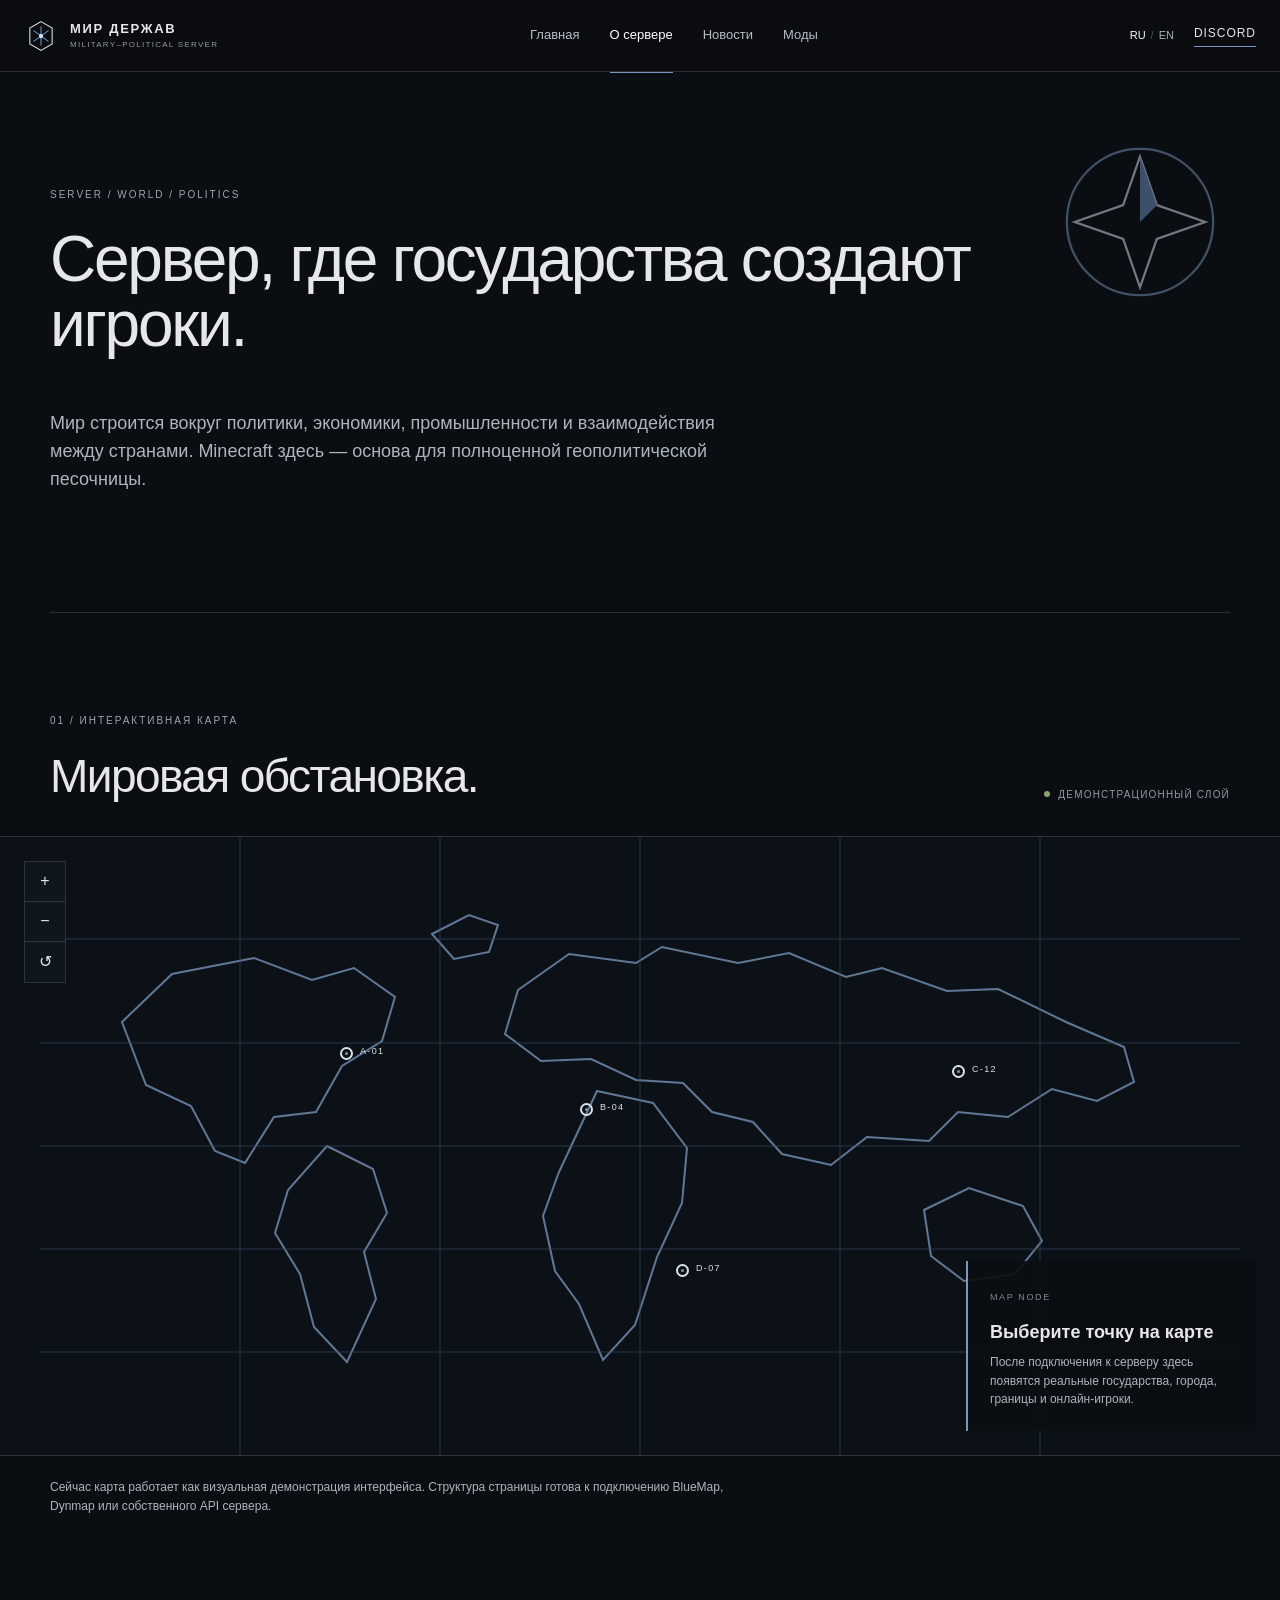
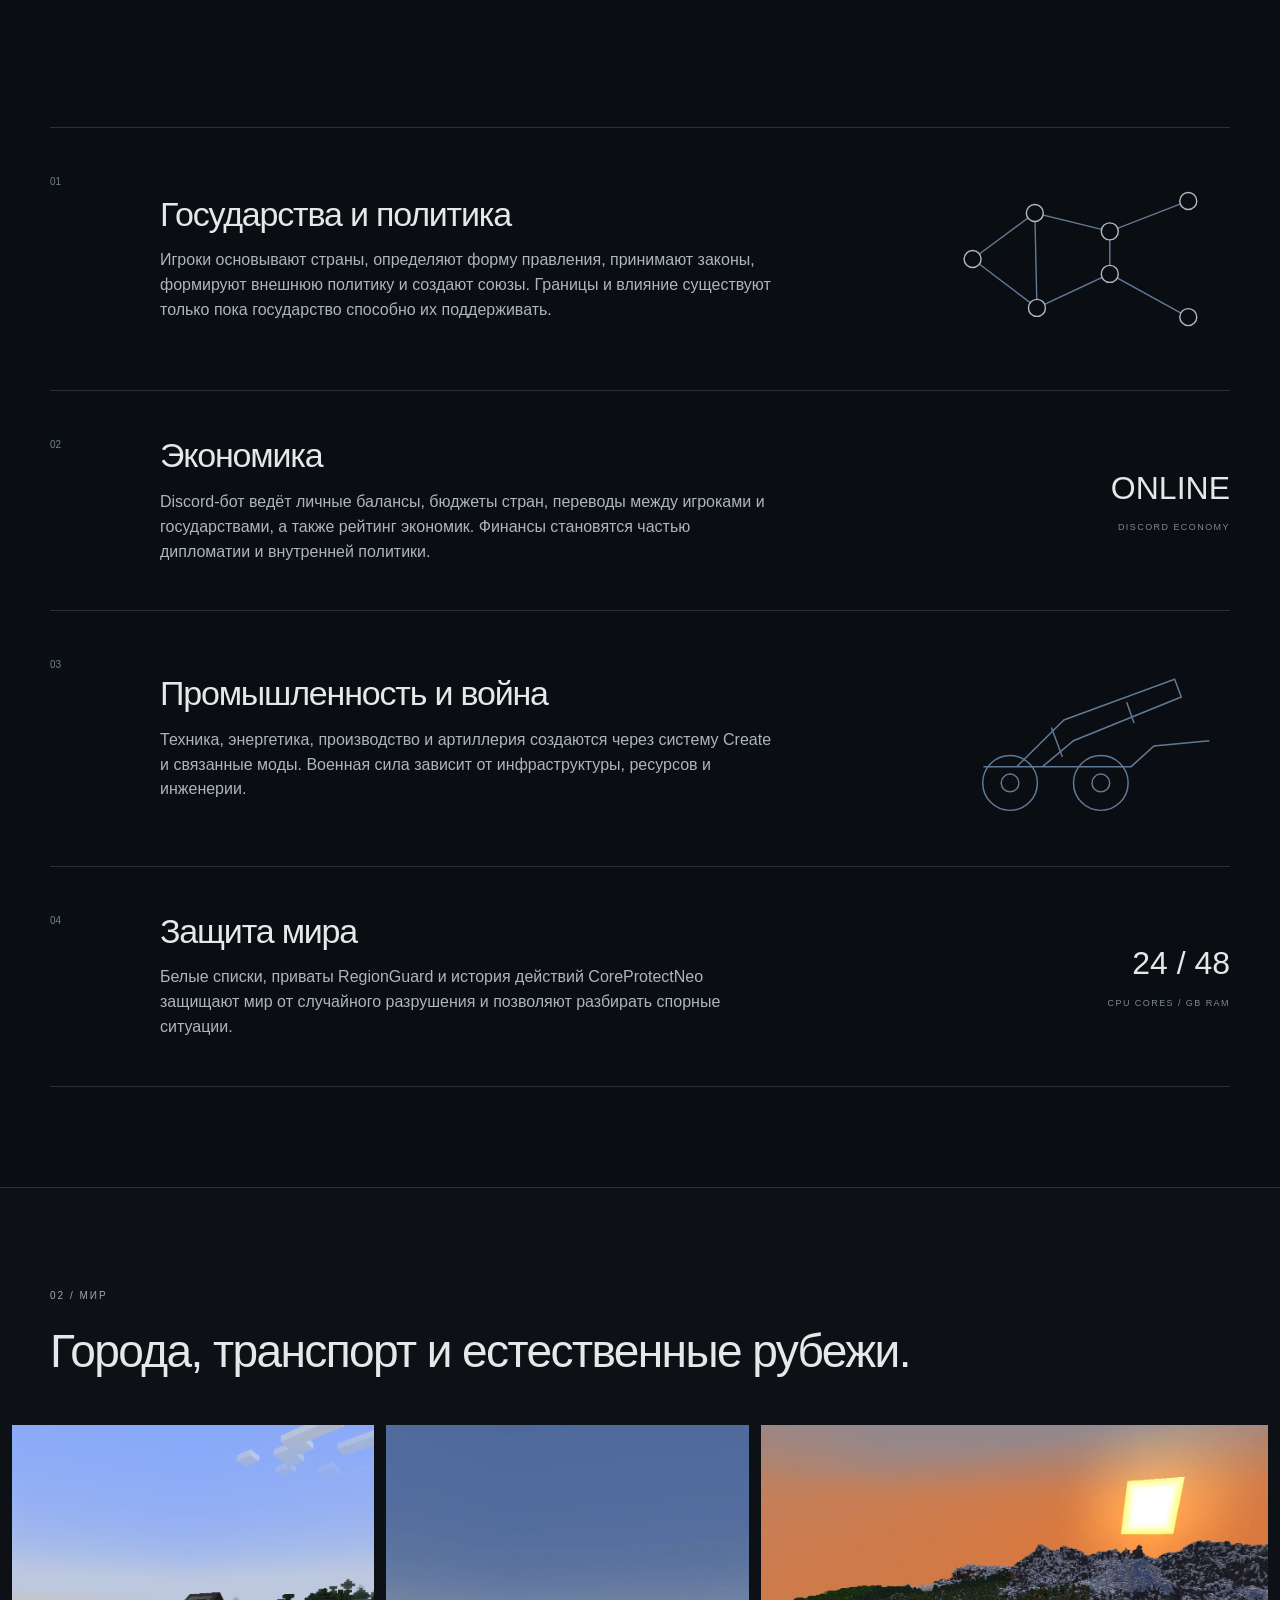
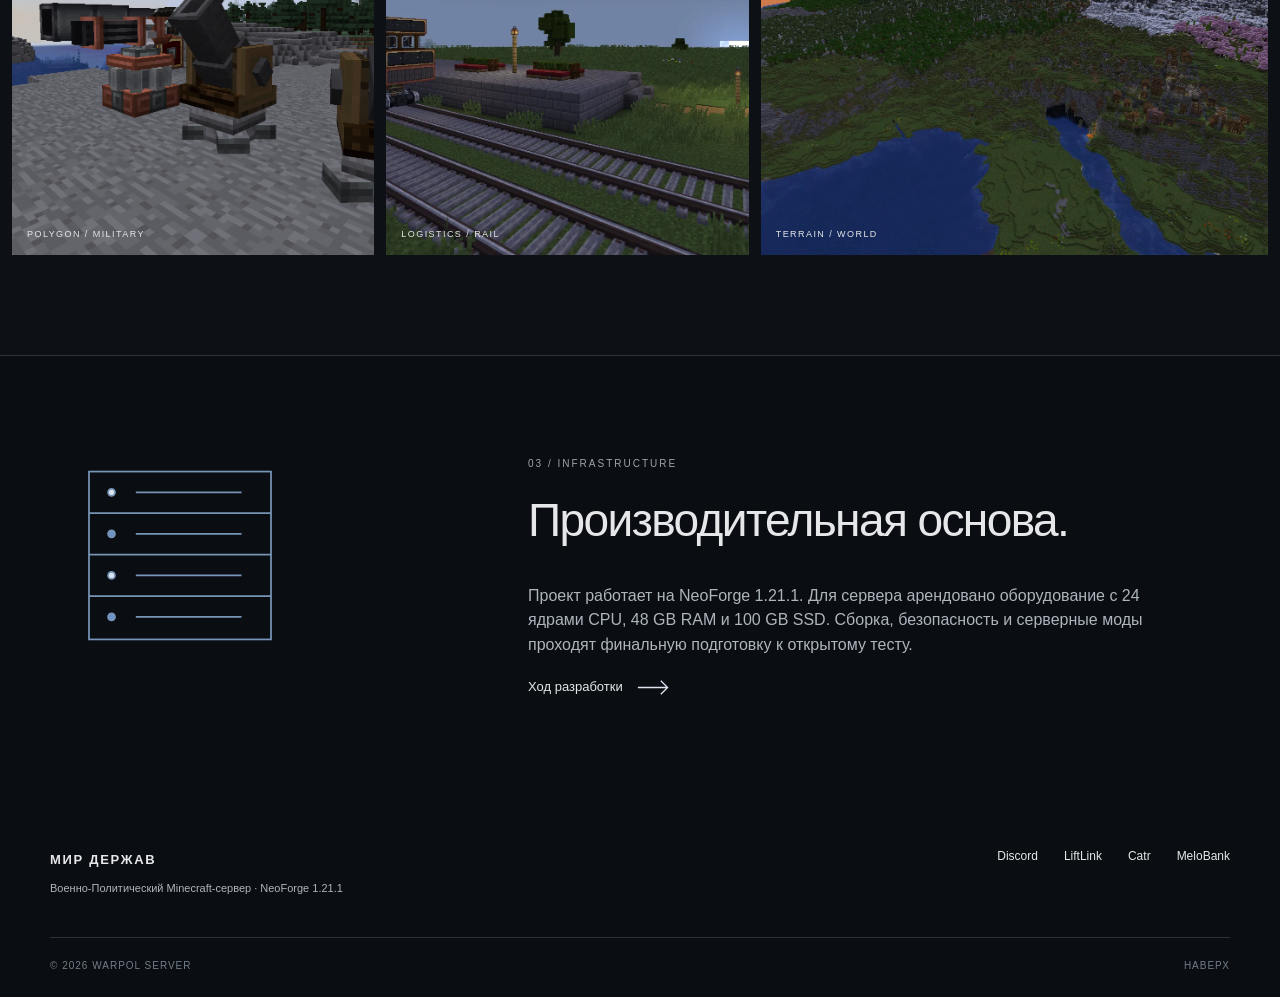
==== about.html @ 0fb29773 "Add files via upload" ====
<!doctype html>
<html lang="ru">
<head>
  <meta charset="utf-8">
  <meta name="viewport" content="width=device-width, initial-scale=1">
  <meta name="theme-color" content="#0a0d11">
  <link rel="icon" href="favicon.svg" type="image/svg+xml">
  <link rel="stylesheet" href="assets/css/styles.css">

  <meta name="description" content="Информация о Военно‑Политическом Minecraft-сервере и интерактивная карта мира.">
  <title>О сервере — Мир Держав</title>
</head>
<body data-page="about" id="top">

<header class="site-header">
  <div class="header-inner">
    <a class="brand" href="index.html" aria-label="Главная">
      <img src="assets/svg/logo-mark.svg" alt="" width="34" height="34">
      <span><b>МИР ДЕРЖАВ</b><small>MILITARY–POLITICAL SERVER</small></span>
    </a>
    <nav class="main-nav" aria-label="Главная навигация"><a href="index.html" class=""><span class="lang-ru">Главная</span><span class="lang-en">Home</span></a>
<a href="about.html" class="is-active"><span class="lang-ru">О сервере</span><span class="lang-en">Server</span></a>
<a href="news.html" class=""><span class="lang-ru">Новости</span><span class="lang-en">News</span></a>
<a href="mods.html" class=""><span class="lang-ru">Моды</span><span class="lang-en">Mods</span></a></nav>
    <div class="header-side">
      <button class="lang-toggle" type="button" aria-label="Сменить язык"><span>RU</span><i>/</i><span>EN</span></button>
      <a class="header-discord" href="https://discord.gg/Y9SCaHXGq5" target="_blank" rel="noopener">Discord</a>
      <button class="menu-toggle" type="button" aria-label="Открыть меню"><span></span><span></span></button>
    </div>
  </div>
</header>

<main>
  <section class="page-intro page-shell">
    <div class="intro-mark"><img src="assets/svg/compass.svg" alt=""></div>
    <p class="eyebrow">SERVER / WORLD / POLITICS</p>
    <h1><span class="lang-ru">Сервер, где государства создают игроки.</span><span class="lang-en">A server where players create states.</span></h1>
    <p class="page-lead"><span class="lang-ru">Мир строится вокруг политики, экономики, промышленности и взаимодействия между странами. Minecraft здесь — основа для полноценной геополитической песочницы.</span><span class="lang-en">The world is built around politics, economy, industry and interaction between countries. Minecraft is the foundation for a complete geopolitical sandbox.</span></p>
  </section>

  <section class="interactive-map-section" id="world-map">
    <div class="page-shell map-section-head">
      <div>
        <p class="section-label">01 / <span class="lang-ru">ИНТЕРАКТИВНАЯ КАРТА</span><span class="lang-en">INTERACTIVE MAP</span></p>
        <h2><span class="lang-ru">Мировая обстановка.</span><span class="lang-en">World situation.</span></h2>
      </div>
      <div class="map-state"><span></span><span class="lang-ru">Демонстрационный слой</span><span class="lang-en">Demonstration layer</span></div>
    </div>
    <div class="map-stage" data-map>
      <div class="map-toolbar">
        <button type="button" data-map-zoom="in" aria-label="Приблизить">+</button>
        <button type="button" data-map-zoom="out" aria-label="Отдалить">−</button>
        <button type="button" data-map-reset aria-label="Сбросить">↺</button>
      </div>
      <div class="map-viewport">
        <div class="map-canvas">
          <img src="assets/svg/world-outline.svg" alt="Схематичная карта мира">
          <button class="map-point point-a" data-city="Северная Федерация" data-city-en="Northern Federation" data-type="Столица" data-type-en="Capital"><i></i><span>A-01</span></button>
          <button class="map-point point-b" data-city="Западный Союз" data-city-en="Western Union" data-type="Промышленный центр" data-type-en="Industrial center"><i></i><span>B-04</span></button>
          <button class="map-point point-c" data-city="Республика Востока" data-city-en="Eastern Republic" data-type="Торговый узел" data-type-en="Trade hub"><i></i><span>C-12</span></button>
          <button class="map-point point-d" data-city="Южная Коалиция" data-city-en="Southern Coalition" data-type="Военная база" data-type-en="Military base"><i></i><span>D-07</span></button>
        </div>
      </div>
      <aside class="map-info">
        <small>MAP NODE</small>
        <strong data-map-title><span class="lang-ru">Выберите точку на карте</span><span class="lang-en">Select a point on the map</span></strong>
        <p data-map-text><span class="lang-ru">После подключения к серверу здесь появятся реальные государства, города, границы и онлайн-игроки.</span><span class="lang-en">After connection, real states, cities, borders and online players will appear here.</span></p>
      </aside>
    </div>
    <div class="page-shell map-note">
      <p><span class="lang-ru">Сейчас карта работает как визуальная демонстрация интерфейса. Структура страницы готова к подключению BlueMap, Dynmap или собственного API сервера.</span><span class="lang-en">The map currently works as a visual interface demo. The page is ready to connect BlueMap, Dynmap or a custom server API.</span></p>
    </div>
  </section>

  <section class="server-pillars page-shell">
    <article class="pillar reveal">
      <span>01</span>
      <div>
        <h2><span class="lang-ru">Государства и политика</span><span class="lang-en">States and politics</span></h2>
        <p><span class="lang-ru">Игроки основывают страны, определяют форму правления, принимают законы, формируют внешнюю политику и создают союзы. Границы и влияние существуют только пока государство способно их поддерживать.</span><span class="lang-en">Players found countries, define governments, pass laws, shape foreign policy and form alliances. Borders and influence exist only while a state can maintain them.</span></p>
      </div>
      <img src="assets/svg/network.svg" alt="">
    </article>

    <article class="pillar reveal">
      <span>02</span>
      <div>
        <h2><span class="lang-ru">Экономика</span><span class="lang-en">Economy</span></h2>
        <p><span class="lang-ru">Discord-бот ведёт личные балансы, бюджеты стран, переводы между игроками и государствами, а также рейтинг экономик. Финансы становятся частью дипломатии и внутренней политики.</span><span class="lang-en">A Discord bot manages personal balances, national budgets, transfers between players and states, and economic rankings. Finance becomes part of diplomacy and domestic policy.</span></p>
      </div>
      <div class="text-metric"><b>ONLINE</b><small>DISCORD ECONOMY</small></div>
    </article>

    <article class="pillar reveal">
      <span>03</span>
      <div>
        <h2><span class="lang-ru">Промышленность и война</span><span class="lang-en">Industry and warfare</span></h2>
        <p><span class="lang-ru">Техника, энергетика, производство и артиллерия создаются через систему Create и связанные моды. Военная сила зависит от инфраструктуры, ресурсов и инженерии.</span><span class="lang-en">Vehicles, energy, production and artillery are built through Create and related mods. Military power depends on infrastructure, resources and engineering.</span></p>
      </div>
      <img src="assets/svg/cannon.svg" alt="">
    </article>

    <article class="pillar reveal">
      <span>04</span>
      <div>
        <h2><span class="lang-ru">Защита мира</span><span class="lang-en">World protection</span></h2>
        <p><span class="lang-ru">Белые списки, приваты RegionGuard и история действий CoreProtectNeo защищают мир от случайного разрушения и позволяют разбирать спорные ситуации.</span><span class="lang-en">Whitelists, RegionGuard claims and CoreProtectNeo action history protect the world from random destruction and help resolve disputes.</span></p>
      </div>
      <div class="text-metric"><b>24 / 48</b><small>CPU CORES / GB RAM</small></div>
    </article>
  </section>

  <section class="world-gallery">
    <div class="page-shell section-head">
      <div>
        <p class="section-label">02 / <span class="lang-ru">МИР</span><span class="lang-en">WORLD</span></p>
        <h2><span class="lang-ru">Города, транспорт и естественные рубежи.</span><span class="lang-en">Cities, transport and natural borders.</span></h2>
      </div>
    </div>
    <div class="gallery-grid">
      <figure><img src="assets/images/news-military.png" alt="Милитаризация"><figcaption>POLYGON / MILITARY</figcaption></figure>
      <figure><img src="assets/images/news-development.webp" alt="Железная дорога"><figcaption>LOGISTICS / RAIL</figcaption></figure>
      <figure><img src="assets/images/news-revival.webp" alt="Ландшафт мира"><figcaption>TERRAIN / WORLD</figcaption></figure>
    </div>
  </section>

  <section class="infra-section page-shell">
    <div class="infra-art reveal"><img src="assets/svg/server.svg" alt=""></div>
    <div class="infra-copy reveal">
      <p class="section-label">03 / INFRASTRUCTURE</p>
      <h2><span class="lang-ru">Производительная основа.</span><span class="lang-en">A high-performance foundation.</span></h2>
      <p><span class="lang-ru">Проект работает на NeoForge 1.21.1. Для сервера арендовано оборудование с 24 ядрами CPU, 48 GB RAM и 100 GB SSD. Сборка, безопасность и серверные моды проходят финальную подготовку к открытому тесту.</span><span class="lang-en">The project runs on NeoForge 1.21.1. The server uses hardware with 24 CPU cores, 48 GB RAM and a 100 GB SSD. The build, security systems and server-side mods are in final preparation for public testing.</span></p>
      <a class="arrow-link" href="news.html#preparation"><span class="lang-ru">Ход разработки</span><span class="lang-en">Development progress</span><img src="assets/svg/arrow.svg" alt=""></a>
    </div>
  </section>
</main>

<footer class="site-footer">
  <div class="footer-top">
    <div>
      <strong>МИР ДЕРЖАВ</strong>
      <p><span class="lang-ru">Военно‑Политический Minecraft-сервер · NeoForge 1.21.1</span><span class="lang-en">Military-Political Minecraft server · NeoForge 1.21.1</span></p>
    </div>
    <div class="footer-links">
      <a href="https://discord.gg/Y9SCaHXGq5" target="_blank" rel="noopener">Discord</a>
      <a href="https://liftlink.link" target="_blank" rel="noopener">LiftLink</a>
      <a href="https://catr.me" target="_blank" rel="noopener">Catr</a>
      <a href="https://melobank.com" target="_blank" rel="noopener">MeloBank</a>
    </div>
  </div>
  <div class="footer-bottom">
    <span>© <span id="year"></span> Warpol server</span>
    <a href="#top"><span class="lang-ru">Наверх</span><span class="lang-en">Back to top</span></a>
  </div>
</footer>
<script src="assets/js/main.js"></script>

</body>
</html>
---- assets/css/styles.css ----
:root{
  --bg:#0a0d11;
  --bg-soft:#10151b;
  --paper:#e5e7e8;
  --muted:#929ba5;
  --line:rgba(220,228,236,.16);
  --line-strong:rgba(220,228,236,.3);
  --blue:#7898bf;
  --blue-dark:#3f5874;
  --max:1180px;
  --header:72px;
}
*{box-sizing:border-box}
html{scroll-behavior:smooth}
body{margin:0;background:var(--bg);color:var(--paper);font-family:Inter,Arial,Helvetica,sans-serif;font-size:16px;line-height:1.55;-webkit-font-smoothing:antialiased}
body.menu-open{overflow:hidden}
img{max-width:100%;display:block}
a{color:inherit;text-decoration:none}
button{font:inherit;color:inherit}
.lang-en{display:none!important}
html[data-language="en"] .lang-ru{display:none!important}
html[data-language="en"] .lang-en{display:revert!important}
.page-shell{width:min(calc(100% - 64px),var(--max));margin-inline:auto}
.site-header{height:var(--header);position:sticky;top:0;z-index:50;background:rgba(10,13,17,.9);backdrop-filter:blur(14px);border-bottom:1px solid var(--line)}
.header-inner{height:100%;width:min(calc(100% - 48px),1280px);margin:auto;display:flex;align-items:center;justify-content:space-between}
.brand{display:flex;align-items:center;gap:12px}
.brand span{display:flex;flex-direction:column;line-height:1}
.brand b{font-size:13px;letter-spacing:.13em}
.brand small{font-size:8px;letter-spacing:.16em;color:var(--muted);margin-top:6px}
.main-nav{display:flex;align-items:center;gap:30px}
.main-nav a{font-size:13px;color:#b7bec6;position:relative;padding:26px 0}
.main-nav a:after{content:"";position:absolute;left:0;right:0;bottom:-1px;height:1px;background:transparent}
.main-nav a:hover,.main-nav a.is-active{color:#fff}
.main-nav a.is-active:after{background:var(--blue)}
.header-side{display:flex;align-items:center;gap:20px}
.lang-toggle{border:0;background:none;padding:0;color:#aab2bb;display:flex;gap:5px;font-size:11px;cursor:pointer}
.lang-toggle i{font-style:normal;color:#48515a}
html[data-language="ru"] .lang-toggle span:first-child,
html[data-language="en"] .lang-toggle span:last-child{color:#fff}
.header-discord{font-size:12px;letter-spacing:.08em;text-transform:uppercase;border-bottom:1px solid var(--blue);padding-bottom:3px}
.menu-toggle{display:none;border:0;background:none;width:30px;height:30px;position:relative}
.menu-toggle span{position:absolute;left:5px;width:20px;height:1px;background:#fff;transition:.2s}
.menu-toggle span:first-child{top:11px}.menu-toggle span:last-child{top:18px}
.section-label,.eyebrow{font-size:10px;letter-spacing:.2em;text-transform:uppercase;color:#9ca6b0;margin:0 0 24px}
.eyebrow{display:flex;align-items:center;gap:10px}
.eyebrow span{width:6px;height:6px;background:var(--blue);border-radius:50%}
h1,h2,h3,p{margin-top:0}
h1,h2,h3{font-weight:500;letter-spacing:-.035em}
h1{font-size:clamp(42px,5vw,68px);line-height:1.02}
h2{font-size:clamp(30px,3.6vw,48px);line-height:1.08}
h3{font-size:24px;line-height:1.15}
p{color:#adb5bd}
.simple-actions{display:flex;align-items:center;gap:28px;margin-top:34px}
.primary-action{display:inline-flex;align-items:center;justify-content:center;background:#dfe5eb;color:#0a0d11;min-height:44px;padding:0 20px;font-size:12px;font-weight:700;letter-spacing:.05em;text-transform:uppercase}
.primary-action:hover{background:#fff}
.primary-action.light{background:#fff}
.arrow-link{display:inline-flex;align-items:center;gap:14px;font-size:13px}
.arrow-link img{width:34px;transition:transform .2s}
.arrow-link:hover img{transform:translateX(5px)}
.reveal{opacity:0;transform:translateY(18px);transition:opacity .65s ease,transform .65s ease}
.reveal.visible{opacity:1;transform:none}

/* Home */
.home-hero{min-height:690px;position:relative;display:flex;align-items:center;overflow:hidden}
.hero-media{position:absolute;inset:0 0 0 48%;background:#12171d}
.hero-media:after{content:"";position:absolute;inset:0;background:linear-gradient(90deg,var(--bg) 0%,rgba(10,13,17,.78) 17%,rgba(10,13,17,.12) 56%),linear-gradient(0deg,rgba(10,13,17,.54),transparent 58%)}
.hero-media img{width:100%;height:100%;object-fit:cover}
.hero-map-lines{position:absolute;inset:0;background-image:linear-gradient(rgba(255,255,255,.04) 1px,transparent 1px),linear-gradient(90deg,rgba(255,255,255,.04) 1px,transparent 1px);background-size:58px 58px;mix-blend-mode:screen;opacity:.22}
.hero-content{position:relative;z-index:2}
.hero-content h1{max-width:690px;margin-bottom:24px}
.hero-text{max-width:560px;font-size:18px}
.hero-caption{position:absolute;z-index:3;bottom:24px;right:34px;left:34px;display:flex;justify-content:space-between;font-size:9px;letter-spacing:.16em;color:#bec6ce;text-transform:uppercase}
.intro-section{padding:110px 0 100px}
.intro-grid{display:grid;grid-template-columns:1.08fr .92fr;gap:90px}
.intro-grid h2{max-width:540px}
.intro-copy{padding-top:8px}
.intro-copy p{font-size:17px;max-width:520px}
.fact-line{display:grid;grid-template-columns:repeat(4,1fr);border-top:1px solid var(--line);margin:70px 0 0}
.fact-line div{padding:26px 24px 0 0;border-right:1px solid var(--line);min-height:100px}
.fact-line div:not(:first-child){padding-left:24px}
.fact-line div:last-child{border-right:0}
.fact-line dt{font-size:21px;letter-spacing:-.03em}
.fact-line dd{margin:6px 0 0;color:#7f8993;font-size:12px}
.home-map-band{position:relative;min-height:500px;overflow:hidden;border-block:1px solid var(--line);background:#0d1218}
.home-map-band>img{position:absolute;inset:-40px -80px auto auto;width:78%;opacity:.55}
.map-band-content{position:relative;z-index:2;padding:100px 0}
.map-band-content h2{max-width:560px}
.map-band-content p:not(.section-label){max-width:520px}
.latest-news{padding:110px 0}
.section-head{display:flex;align-items:end;justify-content:space-between;gap:30px;margin-bottom:48px}
.section-head h2{margin:0}
.featured-news{display:grid;grid-template-columns:1.45fr .55fr;gap:42px;border-top:1px solid var(--line);padding-top:28px}
.featured-image{overflow:hidden}
.featured-image img{width:100%;aspect-ratio:16/9;object-fit:cover;transition:transform .5s}
.featured-image:hover img{transform:scale(1.015)}
.featured-copy{padding-top:4px}
.featured-copy time,.news-index time{font-size:10px;letter-spacing:.15em;color:#7f8993}
.featured-copy h3{font-size:30px;margin:30px 0 18px}
.news-index{margin-top:34px;border-top:1px solid var(--line)}
.news-index a{display:grid;grid-template-columns:140px 1fr auto;align-items:center;min-height:68px;border-bottom:1px solid var(--line);font-size:15px}
.news-index a:hover span{color:#fff}
.news-index b{font-weight:400;color:var(--blue)}
.mod-preview{display:grid;grid-template-columns:.72fr 1.28fr;gap:90px;padding:80px 0 120px;border-top:1px solid var(--line)}
.mod-preview-art img{width:220px;opacity:.85}
.mod-preview-copy{max-width:620px}
.beta-strip{background:#dce3e9;color:#0a0d11}
.beta-strip .page-shell{padding:72px 0}
.beta-strip .page-shell>p{font-size:10px;letter-spacing:.2em;color:#45515d}
.beta-strip h2{margin-bottom:30px}
.beta-strip .page-shell>div{display:flex;justify-content:space-between;align-items:center;gap:50px;border-top:1px solid rgba(10,13,17,.22);padding-top:25px}
.beta-strip .page-shell>div p{color:#3d4954;max-width:680px;margin:0}

/* Page intro */
.page-intro{position:relative;padding:115px 0 100px;border-bottom:1px solid var(--line)}
.page-intro h1{max-width:920px}
.page-lead{max-width:720px;font-size:18px}
.intro-mark{position:absolute;right:0;top:60px;width:180px;opacity:.5}
.news-intro .intro-mark,.mods-intro .intro-mark{width:150px}

/* Map */
.interactive-map-section{padding:100px 0 0}
.map-section-head{display:flex;justify-content:space-between;align-items:end;margin-bottom:34px}
.map-section-head h2{margin:0}
.map-state{font-size:10px;letter-spacing:.12em;text-transform:uppercase;color:#919aa4;display:flex;align-items:center;gap:8px}
.map-state>span:first-child{width:6px;height:6px;background:#8aa46e;border-radius:50%}
.map-stage{position:relative;height:620px;border-block:1px solid var(--line);background:#0c1117;overflow:hidden}
.map-viewport{position:absolute;inset:0;overflow:hidden;cursor:grab}
.map-viewport.dragging{cursor:grabbing}
.map-canvas{position:absolute;left:50%;top:50%;width:1200px;height:620px;transform:translate(-50%,-50%) scale(1);transform-origin:center;transition:transform .18s ease}
.map-canvas>img{width:100%;height:100%}
.map-toolbar{position:absolute;z-index:5;left:24px;top:24px;display:flex;flex-direction:column;border:1px solid var(--line)}
.map-toolbar button{width:40px;height:40px;background:#10161d;border:0;border-bottom:1px solid var(--line);cursor:pointer}
.map-toolbar button:last-child{border-bottom:0}
.map-toolbar button:hover{background:#18212b}
.map-point{position:absolute;background:none;border:0;padding:0;color:#dce3e9;cursor:pointer}
.map-point i{display:block;width:13px;height:13px;border:2px solid #dce3e9;border-radius:50%;position:relative}
.map-point i:after{content:"";position:absolute;inset:3px;background:var(--blue);border-radius:50%}
.map-point span{position:absolute;left:20px;top:-2px;font-size:9px;letter-spacing:.15em;white-space:nowrap}
.point-a{left:25%;top:34%}.point-b{left:45%;top:43%}.point-c{left:76%;top:37%}.point-d{left:53%;top:69%}
.map-info{position:absolute;z-index:5;right:24px;bottom:24px;width:290px;background:rgba(10,13,17,.9);padding:22px;border-left:2px solid var(--blue)}
.map-info small{font-size:9px;letter-spacing:.18em;color:#7f8993}
.map-info strong{display:block;font-size:18px;margin:12px 0 6px}
.map-info p{font-size:12px;margin:0}
.map-note{padding:22px 0 100px}
.map-note p{font-size:12px;max-width:700px}

/* About */
.server-pillars{padding:100px 0}
.pillar{display:grid;grid-template-columns:70px 1fr 310px;gap:40px;align-items:center;padding:46px 0;border-top:1px solid var(--line)}
.pillar:last-child{border-bottom:1px solid var(--line)}
.pillar>span{font-size:10px;color:#71808e;align-self:start}
.pillar h2{font-size:34px;margin-bottom:16px}
.pillar p{max-width:620px;margin:0}
.pillar>img{max-height:170px;margin-left:auto;opacity:.8}
.text-metric{text-align:right}
.text-metric b{display:block;font-size:32px;font-weight:500}
.text-metric small{font-size:9px;letter-spacing:.16em;color:#7f8993}
.world-gallery{padding:100px 0;background:#0d1116;border-block:1px solid var(--line)}
.gallery-grid{display:grid;grid-template-columns:1fr 1fr 1.4fr;gap:12px;width:min(calc(100% - 24px),1500px);margin:auto}
.gallery-grid figure{margin:0;position:relative;overflow:hidden}
.gallery-grid img{width:100%;height:430px;object-fit:cover}
.gallery-grid figcaption{position:absolute;left:15px;bottom:13px;font-size:9px;letter-spacing:.16em}
.infra-section{display:grid;grid-template-columns:.7fr 1.3fr;gap:100px;padding:100px 0}
.infra-art img{width:260px}
.infra-copy{max-width:620px}

/* News */
.news-list{padding-bottom:120px}
.news-article{display:grid;grid-template-columns:90px 1fr 1.2fr;gap:42px;padding:72px 0;border-top:1px solid var(--line);scroll-margin-top:90px}
.news-article:last-child{border-bottom:1px solid var(--line)}
.news-meta{display:flex;flex-direction:column;gap:12px;font-size:9px;letter-spacing:.14em;color:#78838e}
.news-meta span{color:var(--blue)}
.news-body h2{font-size:36px;max-width:520px}
.news-copy p{font-size:15px;max-width:600px}
.news-media img{width:100%;aspect-ratio:16/9;object-fit:cover}

/* Mods */
.mod-summary{display:flex;gap:0;margin-top:48px;border-top:1px solid var(--line);max-width:760px}
.mod-summary>span{display:flex;flex-direction:column;min-width:190px;padding:22px 24px 0 0;border-right:1px solid var(--line)}
.mod-summary>span:not(:first-child){padding-left:24px}
.mod-summary b{font-size:22px;font-weight:500}
.mod-summary small{font-size:10px;color:#7e8993;margin-top:4px}
.mod-list{padding:80px 0 120px}
.mod-category{margin-bottom:86px}
.mod-category-head{display:grid;grid-template-columns:80px 1fr;align-items:end;padding-bottom:22px;border-bottom:1px solid var(--line)}
.mod-category-head>span{font-size:10px;color:var(--blue)}
.mod-category-head h2{font-size:34px;margin:0}
.mod-row{display:grid;grid-template-columns:170px 1fr 1.25fr;gap:30px;align-items:start;padding:22px 0;border-bottom:1px solid var(--line)}
.mod-row h3{font-size:16px;letter-spacing:-.01em;margin:0}
.mod-row p{font-size:13px;margin:0;max-width:550px}
.mod-status{font-size:9px;letter-spacing:.11em;text-transform:uppercase}
.mod-status:before{content:"";display:inline-block;width:6px;height:6px;border-radius:50%;margin-right:8px;background:#6f9167}
.mod-status.planned:before{background:#8e7c5c}
.mod-status.considering:before{background:#6d7480}
.download-section{background:#0d1319;border-top:1px solid var(--line)}
.download-section .page-shell{display:grid;grid-template-columns:150px 1fr auto;align-items:center;gap:50px;padding:70px 0}
.download-section img{width:110px}
.download-section h2{font-size:34px;margin-bottom:14px}
.download-section p{margin:0}
.download-placeholder{border:1px solid var(--line-strong);background:transparent;padding:14px 20px;font-size:10px;letter-spacing:.1em;text-transform:uppercase;color:#78838e}

/* Footer */
.site-footer{width:min(calc(100% - 64px),var(--max));margin:0 auto;padding:48px 0 24px}
.footer-top{display:flex;justify-content:space-between;align-items:flex-start;padding-bottom:40px;border-bottom:1px solid var(--line)}
.footer-top strong{font-size:13px;letter-spacing:.13em}
.footer-top p{font-size:11px;margin:8px 0 0}
.footer-links{display:flex;gap:26px;font-size:12px}
.footer-links a:hover{color:var(--blue)}
.footer-bottom{display:flex;justify-content:space-between;padding-top:20px;color:#737e89;font-size:10px;text-transform:uppercase;letter-spacing:.1em}

@media(max-width:900px){
  :root{--header:64px}
  .page-shell{width:min(calc(100% - 36px),var(--max))}
  .main-nav{display:none;position:fixed;inset:64px 0 0;background:#0a0d11;padding:35px 24px;flex-direction:column;align-items:flex-start;gap:0}
  body.menu-open .main-nav{display:flex}
  .main-nav a{font-size:24px;width:100%;padding:20px 0;border-bottom:1px solid var(--line)}
  .header-discord{display:none}
  .menu-toggle{display:block}
  body.menu-open .menu-toggle span:first-child{transform:rotate(45deg);top:15px}
  body.menu-open .menu-toggle span:last-child{transform:rotate(-45deg);top:15px}
  .home-hero{min-height:640px;align-items:end;padding-bottom:90px}
  .hero-media{inset:0}
  .hero-media:after{background:linear-gradient(0deg,var(--bg) 0%,rgba(10,13,17,.72) 48%,rgba(10,13,17,.2))}
  .hero-content h1{font-size:48px}
  .hero-caption{display:none}
  .intro-grid,.featured-news,.mod-preview,.infra-section{grid-template-columns:1fr;gap:35px}
  .fact-line{grid-template-columns:1fr 1fr}
  .fact-line div:nth-child(2){border-right:0}
  .fact-line div:nth-child(3),.fact-line div:nth-child(4){border-top:1px solid var(--line)}
  .home-map-band>img{width:110%;opacity:.38}
  .map-band-content{padding:75px 0}
  .featured-copy{padding:0}
  .mod-preview-art img{width:140px}
  .beta-strip .page-shell>div{align-items:flex-start;flex-direction:column}
  .intro-mark{opacity:.25}
  .pillar{grid-template-columns:50px 1fr}
  .pillar>img,.pillar>.text-metric{grid-column:2}
  .gallery-grid{grid-template-columns:1fr}
  .gallery-grid img{height:360px}
  .news-article{grid-template-columns:60px 1fr}
  .news-media{grid-column:2}
  .mod-row{grid-template-columns:150px 1fr}
  .mod-row p{grid-column:2}
  .download-section .page-shell{grid-template-columns:100px 1fr}
  .download-placeholder{grid-column:2;justify-self:start}
}
@media(max-width:600px){
  .header-inner{width:calc(100% - 24px)}
  .brand small{display:none}
  .lang-toggle{margin-left:auto}
  h1{font-size:39px}
  h2{font-size:31px}
  .home-hero{min-height:600px}
  .hero-content h1{font-size:40px}
  .hero-text,.page-lead{font-size:16px}
  .simple-actions{align-items:flex-start;flex-direction:column;gap:20px}
  .intro-section,.latest-news{padding:78px 0}
  .intro-grid{gap:30px}
  .fact-line{grid-template-columns:1fr}
  .fact-line div{border-right:0!important;border-top:1px solid var(--line);padding-left:0!important}
  .fact-line div:first-child{border-top:0}
  .section-head,.map-section-head{align-items:flex-start;flex-direction:column}
  .featured-copy h3{font-size:25px;margin-top:18px}
  .news-index a{grid-template-columns:100px 1fr auto}
  .beta-strip .page-shell{padding:55px 0}
  .page-intro{padding:82px 0 70px}
  .intro-mark{width:110px!important;top:35px}
  .map-stage{height:500px}
  .map-canvas{width:900px;height:465px}
  .map-info{left:14px;right:14px;bottom:14px;width:auto}
  .map-toolbar{left:14px;top:14px}
  .pillar{grid-template-columns:35px 1fr;gap:18px;padding:34px 0}
  .pillar h2{font-size:27px}
  .pillar>img{width:210px}
  .gallery-grid img{height:280px}
  .infra-section{padding:75px 0}
  .news-article{grid-template-columns:1fr;gap:24px;padding:52px 0}
  .news-meta{flex-direction:row}
  .news-media{grid-column:1;order:2}
  .news-body{order:1}
  .news-body h2{font-size:29px}
  .mod-summary{display:grid;grid-template-columns:1fr 1fr}
  .mod-summary>span{min-width:0;border-bottom:1px solid var(--line)}
  .mod-summary>span:nth-child(2){border-right:0}
  .mod-category-head{grid-template-columns:45px 1fr}
  .mod-category-head h2{font-size:27px}
  .mod-row{grid-template-columns:1fr;gap:9px}
  .mod-row p{grid-column:1}
  .download-section .page-shell{grid-template-columns:1fr;padding:55px 0}
  .download-section img{width:90px}
  .download-placeholder{grid-column:1}
  .site-footer{width:calc(100% - 36px)}
  .footer-top{flex-direction:column;gap:28px}
  .footer-links{flex-wrap:wrap}
}
@media(prefers-reduced-motion:reduce){
  html{scroll-behavior:auto}
  .reveal{opacity:1;transform:none;transition:none}
}
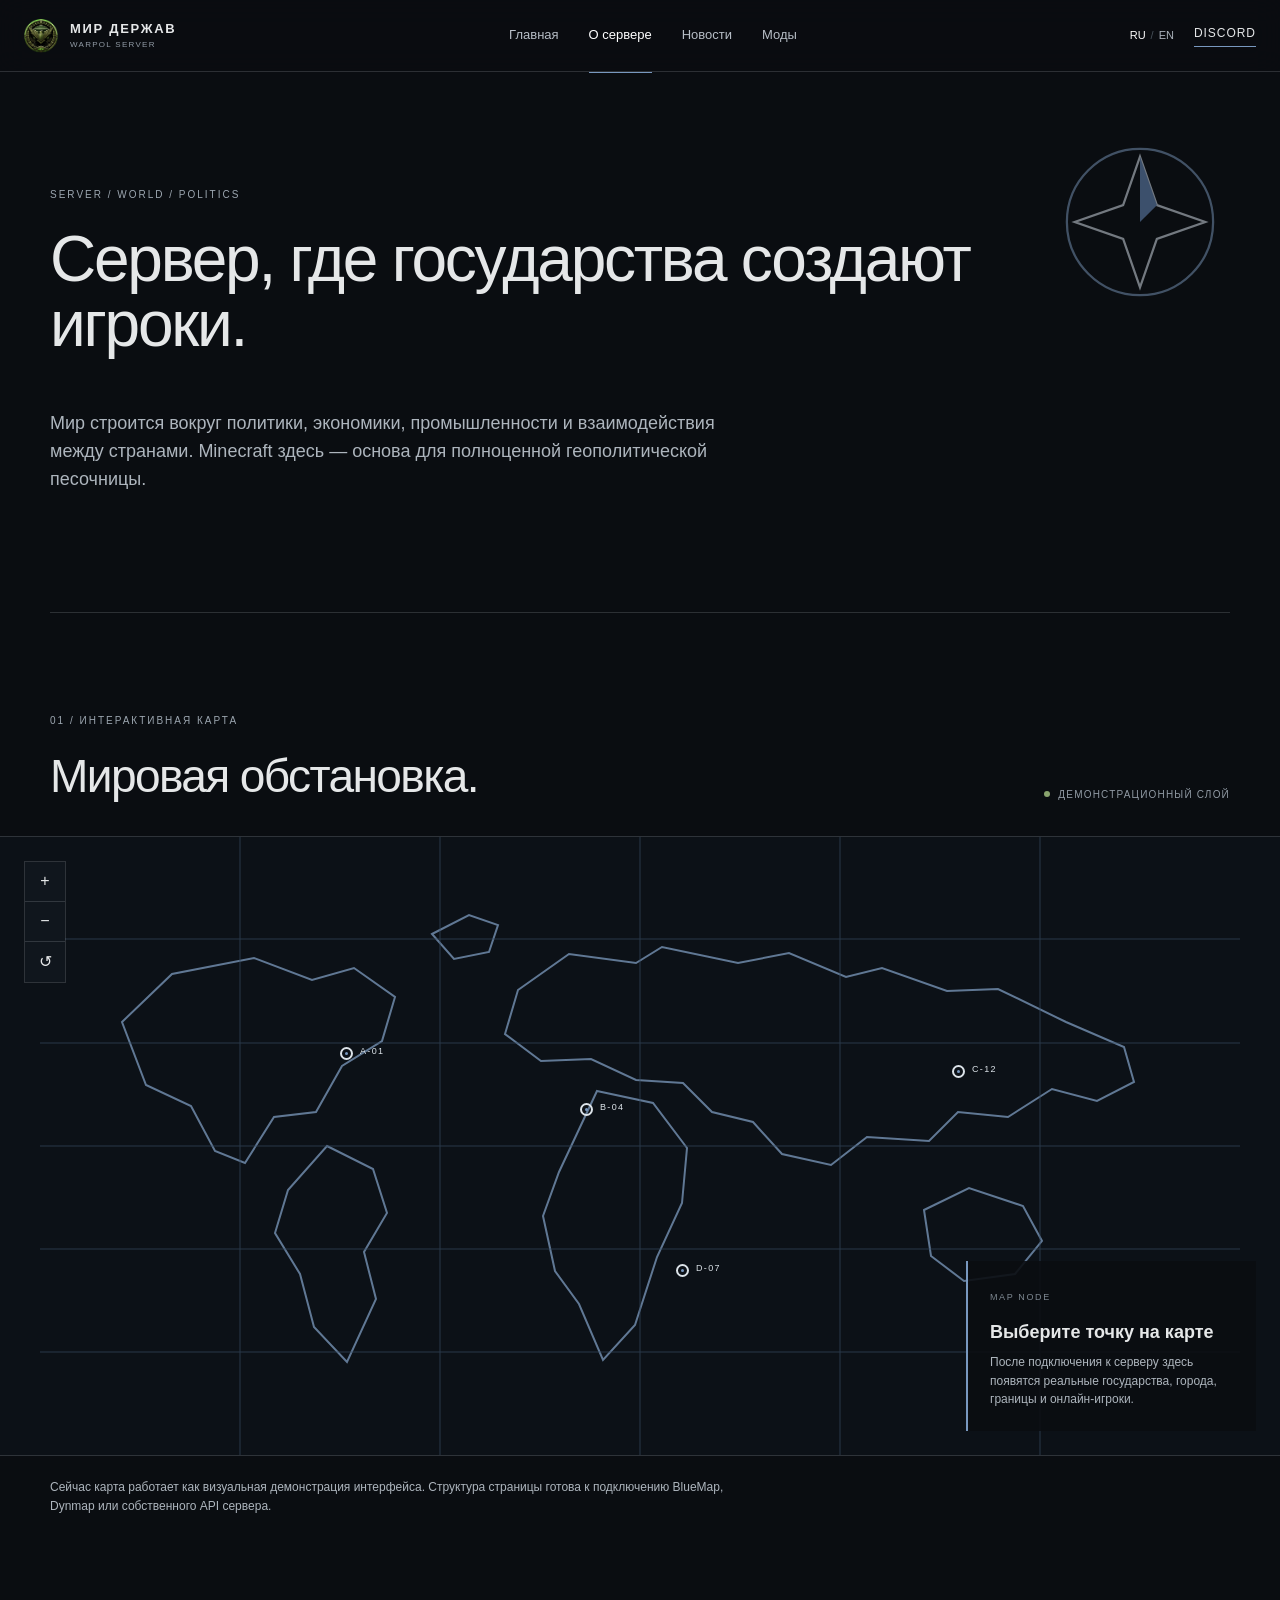
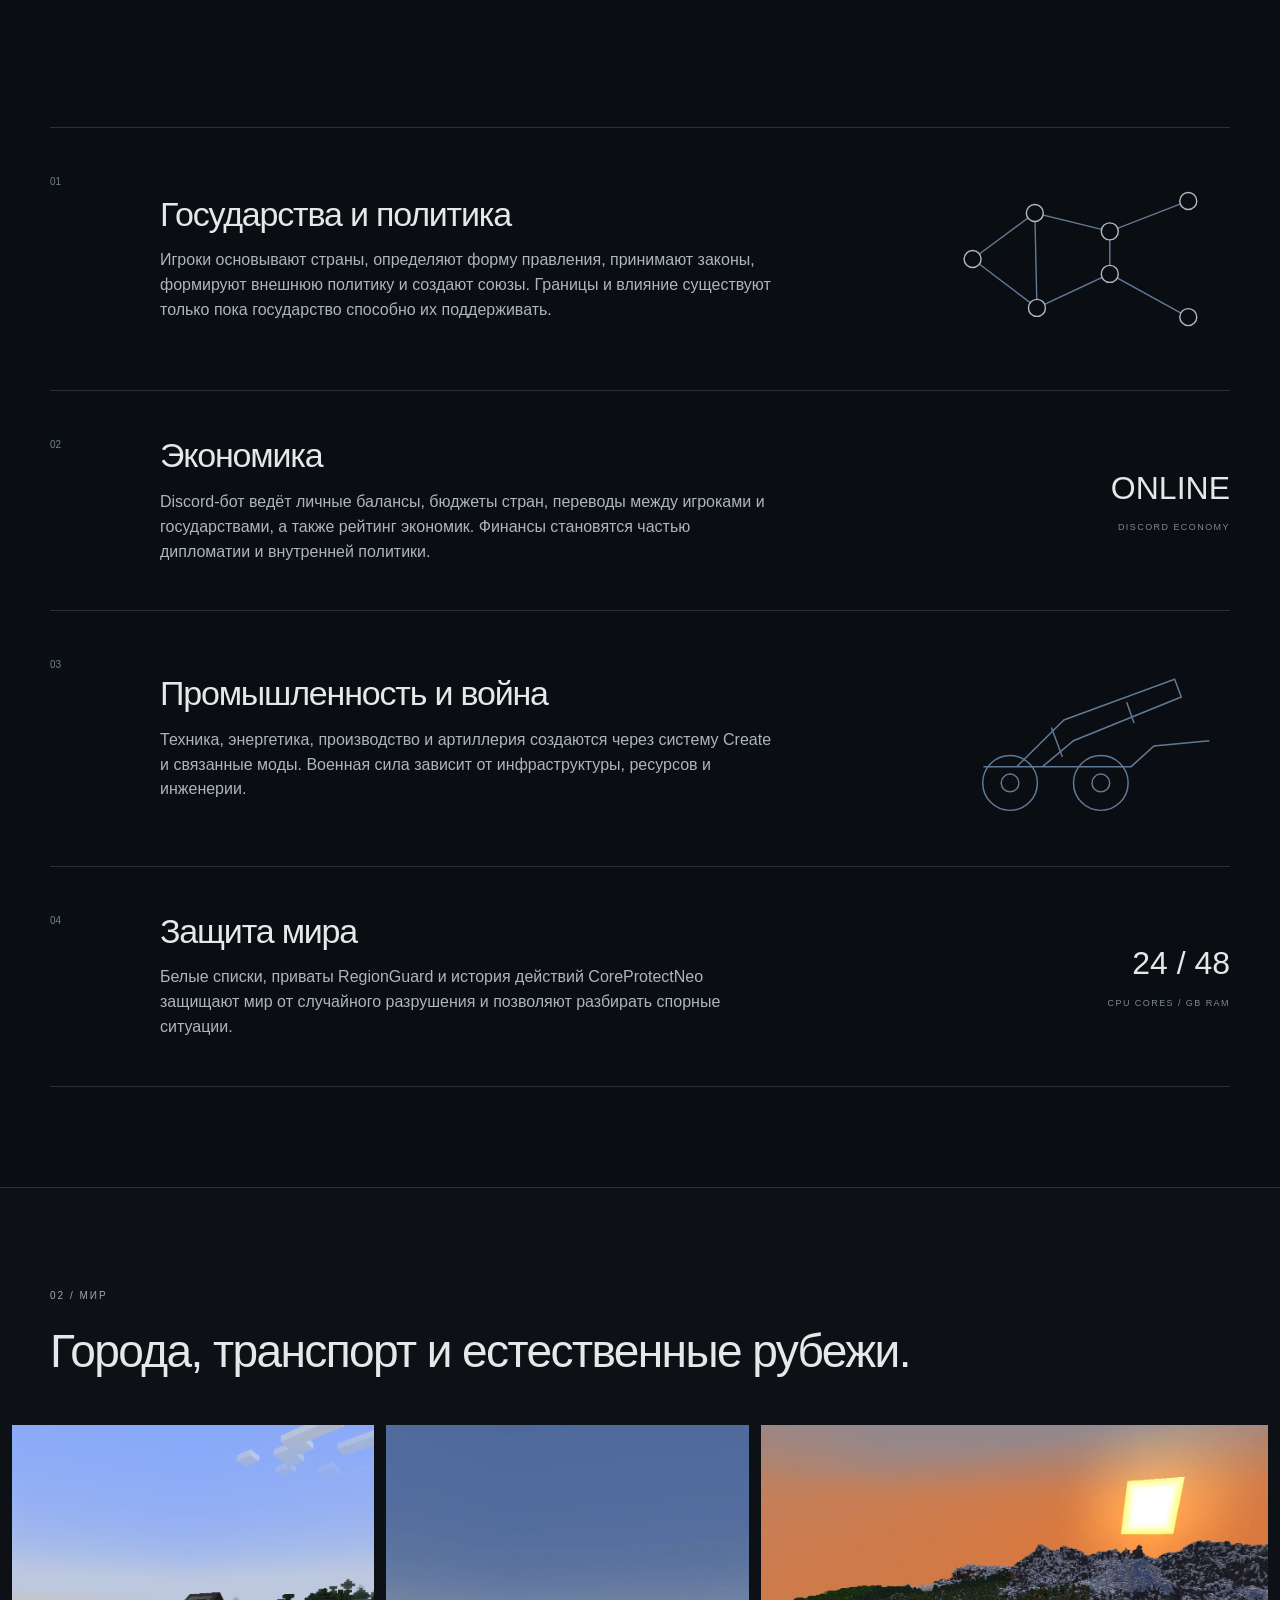
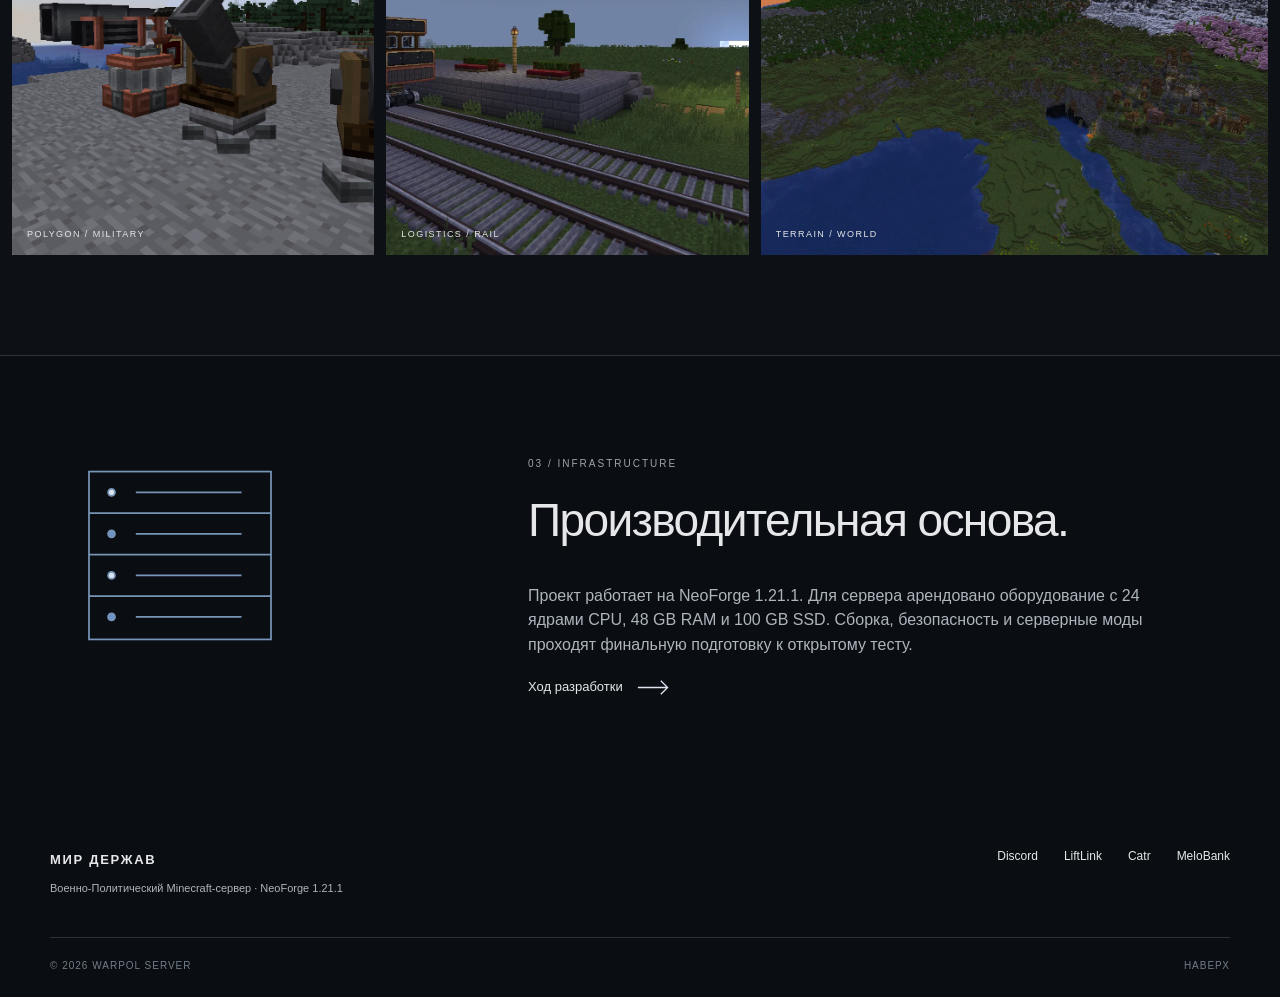
==== commit 9abee29d: "Add files via upload" ====
--- a/about.html
+++ b/about.html
@@ -5,7 +5,7 @@
   <meta charset="utf-8">
   <meta name="viewport" content="width=device-width, initial-scale=1">
   <meta name="theme-color" content="#0a0d11">
-  <link rel="icon" href="favicon.svg" type="image/svg+xml">
+  <link rel="icon" href="assets/icons/logo.png" type="image/svg+xml">
   <link rel="stylesheet" href="assets/css/styles.css">
 
   <meta name="description" content="Информация о Военно‑Политическом Minecraft-сервере и интерактивная карта мира.">
@@ -16,8 +16,8 @@
 <header class="site-header">
   <div class="header-inner">
     <a class="brand" href="index.html" aria-label="Главная">
-      <img src="assets/svg/logo-mark.svg" alt="" width="34" height="34">
-      <span><b>МИР ДЕРЖАВ</b><small>MILITARY–POLITICAL SERVER</small></span>
+      <img src="assets/icons/logo.png" alt="" width="34" height="34">
+      <span><b>МИР ДЕРЖАВ</b><small>WARPOL SERVER</small></span>
     </a>
     <nav class="main-nav" aria-label="Главная навигация"><a href="index.html" class=""><span class="lang-ru">Главная</span><span class="lang-en">Home</span></a>
 <a href="about.html" class="is-active"><span class="lang-ru">О сервере</span><span class="lang-en">Server</span></a>
